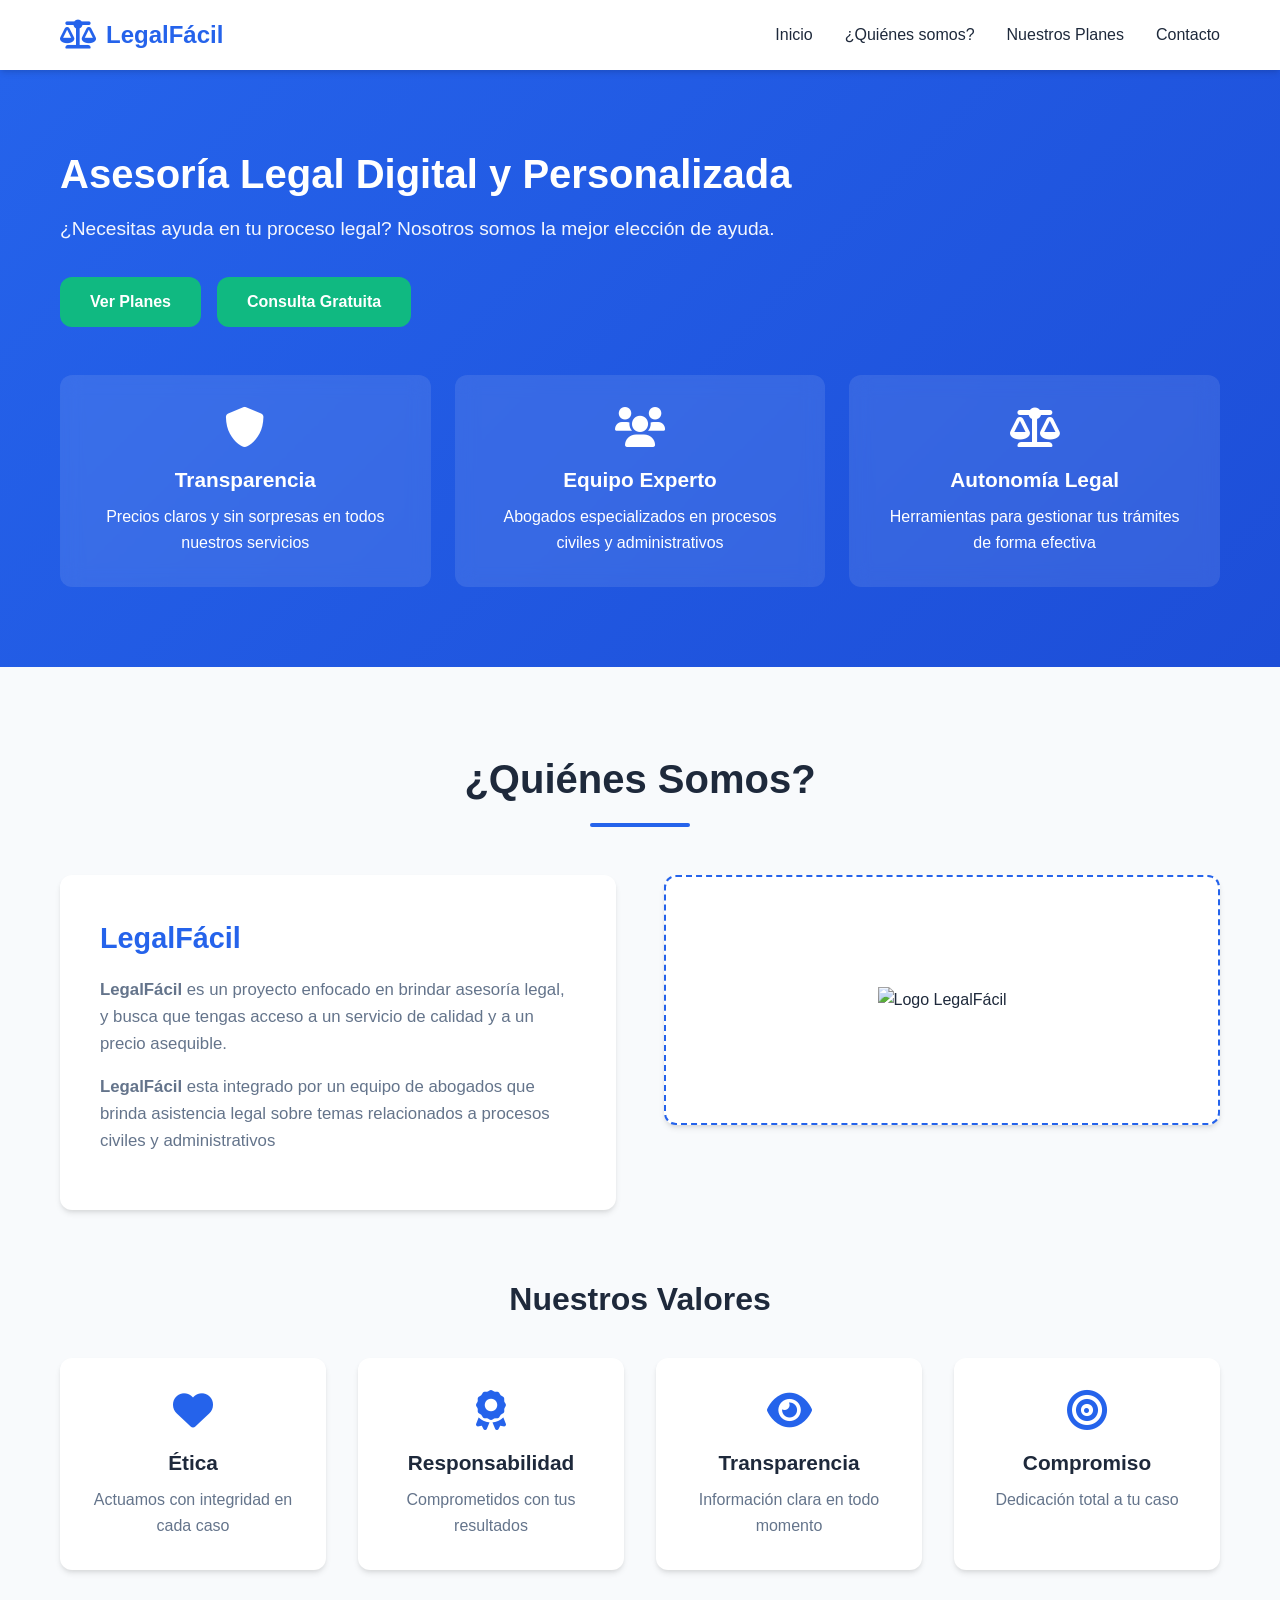
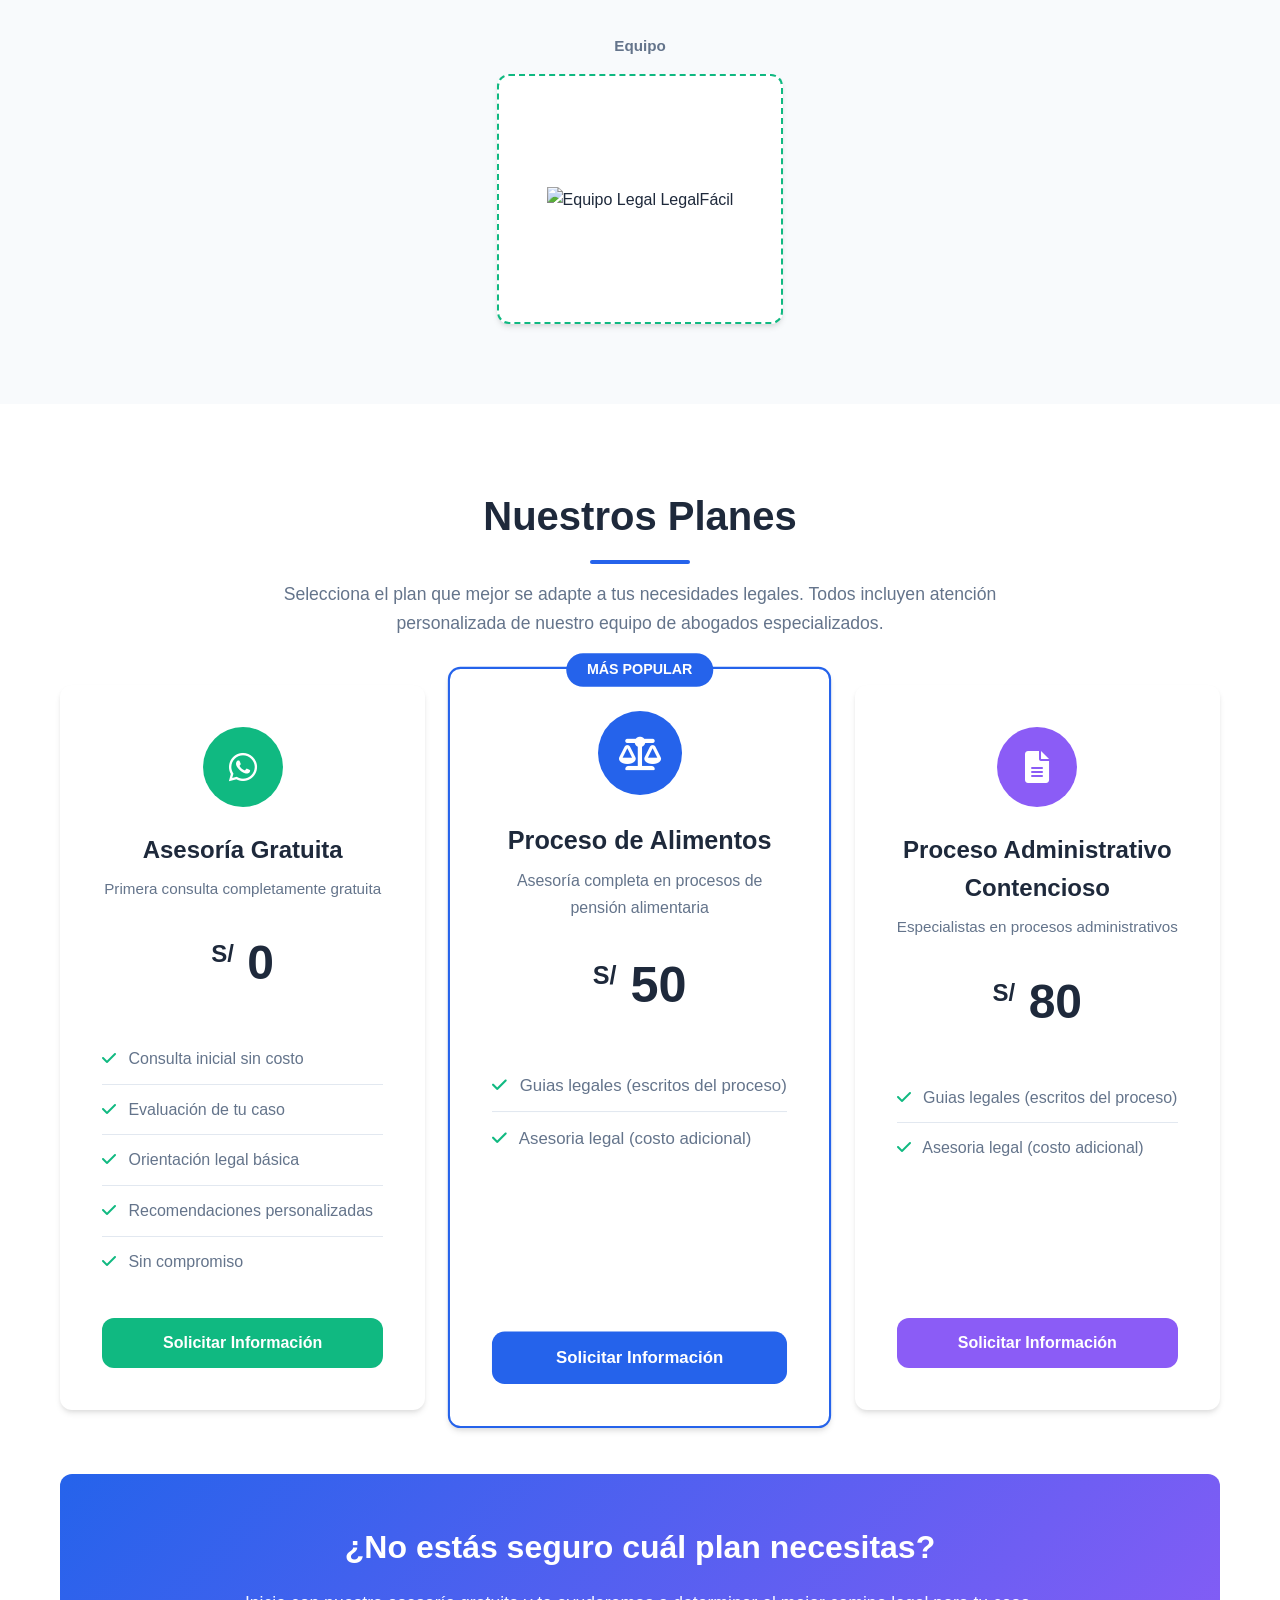
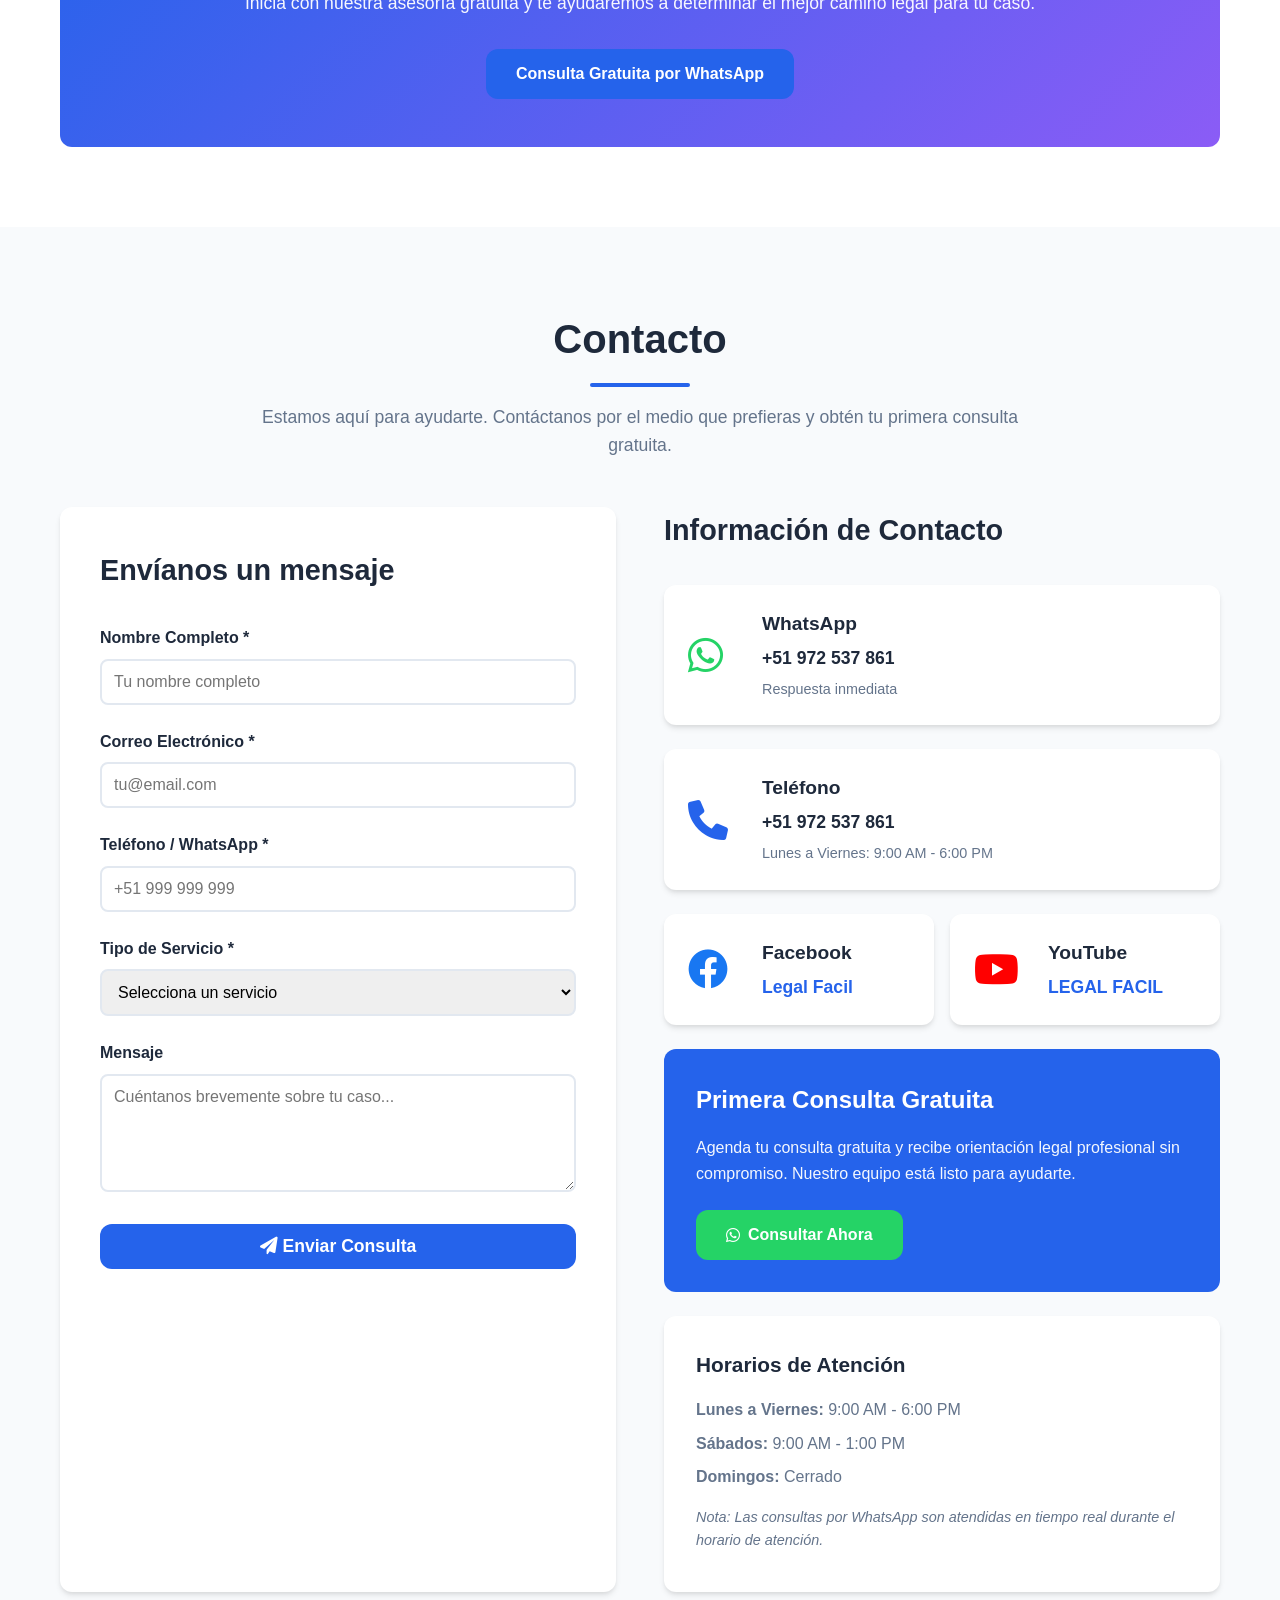
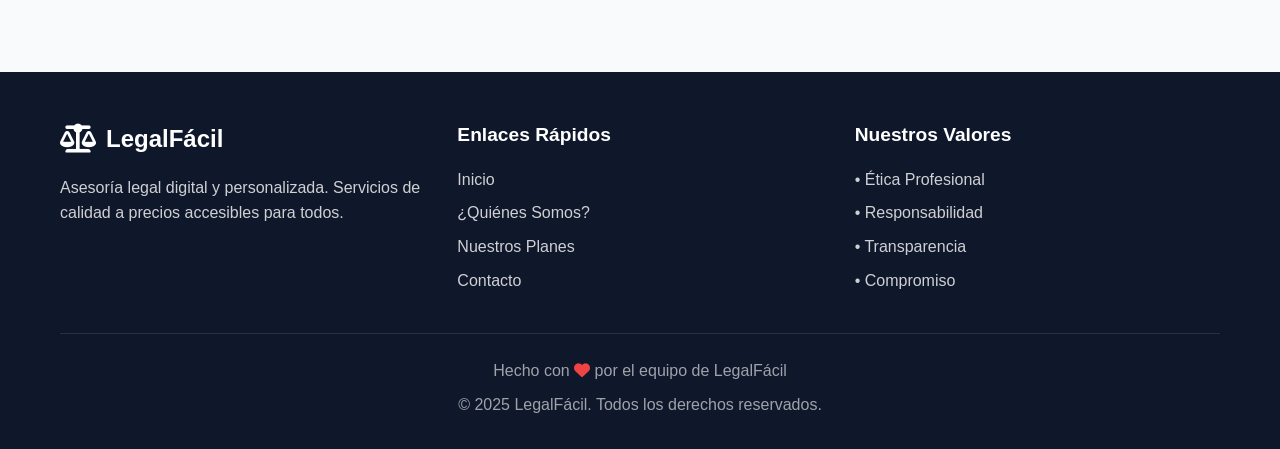
==== index.html @ 7ee5bcc5 "Agregar Facebook y YouTube en sección contacto" ====
<!DOCTYPE html>
<html lang="es">
  <head>
    <meta charset="UTF-8" />
    <meta name="viewport" content="width=device-width, initial-scale=1.0" />
    <title>LegalFácil - Asesoría Legal Digital y Personalizada</title>
    <link rel="stylesheet" href="styles.css" />
    <link
      rel="stylesheet"
      href="https://cdnjs.cloudflare.com/ajax/libs/font-awesome/6.0.0/css/all.min.css"
    />
  </head>
  <body>
    <!-- Navegación -->
    <nav class="navbar">
      <div class="container">
        <div class="nav-brand">
          <i class="fas fa-balance-scale"></i>
          <span>LegalFácil</span>
        </div>
        <ul class="nav-menu">
          <li><a href="#inicio">Inicio</a></li>
          <li><a href="#quienes-somos">¿Quiénes somos?</a></li>
          <li><a href="#nuestros-planes">Nuestros Planes</a></li>
          <li><a href="#contacto">Contacto</a></li>
        </ul>
      </div>
    </nav>

    <!-- Sección Hero -->
    <section id="inicio" class="hero">
      <div class="container">
        <div class="hero-content">
          <div class="hero-text">
            <h1>Asesoría Legal Digital y Personalizada</h1>
            <p>
              ¿Necesitas ayuda en tu proceso legal? Nosotros somos la mejor
              elección de ayuda.
            </p>
            <div class="hero-buttons">
              <a href="#nuestros-planes" class="btn btn-ver-planes"
                >Ver Planes</a
              >
              <a href="#contacto" class="btn btn-secondary"
                >Consulta Gratuita</a
              >
            </div>
          </div>
          <div class="hero-features">
            <div class="feature-card">
              <i class="fas fa-shield-alt"></i>
              <h3>Transparencia</h3>
              <p>Precios claros y sin sorpresas en todos nuestros servicios</p>
            </div>
            <div class="feature-card">
              <i class="fas fa-users"></i>
              <h3>Equipo Experto</h3>
              <p>
                Abogados especializados en procesos civiles y administrativos
              </p>
            </div>
            <div class="feature-card">
              <i class="fas fa-balance-scale"></i>
              <h3>Autonomía Legal</h3>
              <p>Herramientas para gestionar tus trámites de forma efectiva</p>
            </div>
          </div>
        </div>
      </div>
    </section>

    <!-- Sección ¿Quiénes Somos? -->
    <section id="quienes-somos" class="quienes-somos">
      <div class="container">
        <h2 class="section-title">¿Quiénes Somos?</h2>
        <div class="quienes-content">
          <div class="mision-card">
            <h3>LegalFácil</h3>
            <p>
              <strong>LegalFácil</strong> es un proyecto enfocado en brindar
              asesoría legal, y busca que tengas acceso a un servicio de calidad
              y a un precio asequible.
            </p>
            <p>
              <strong>LegalFácil</strong> esta integrado por un equipo de
              abogados que brinda asistencia legal sobre temas relacionados a
              procesos civiles y administrativos
            </p>
          </div>
          <div class="logo-empresa">
            <div class="logo-placeholder">
              <img src="img/LegalFacil.jpg" alt="Logo LegalFácil" />
            </div>
          </div>
        </div>

        <!-- Nuestros Valores -->
        <div class="valores-section">
          <h3 class="subsection-title">Nuestros Valores</h3>
          <div class="valores-grid">
            <div class="valor-card">
              <i class="fas fa-heart"></i>
              <h4>Ética</h4>
              <p>Actuamos con integridad en cada caso</p>
            </div>
            <div class="valor-card">
              <i class="fas fa-award"></i>
              <h4>Responsabilidad</h4>
              <p>Comprometidos con tus resultados</p>
            </div>
            <div class="valor-card">
              <i class="fas fa-eye"></i>
              <h4>Transparencia</h4>
              <p>Información clara en todo momento</p>
            </div>
            <div class="valor-card">
              <i class="fas fa-bullseye"></i>
              <h4>Compromiso</h4>
              <p>Dedicación total a tu caso</p>
            </div>
          </div>
        </div>

        <!-- Logos de Respaldo -->
        <div class="logos-respaldo">
          <div class="logo-item logo-equipo-centrado">
            <p class="logo-label">Equipo</p>
            <div class="logo-placeholder equipo">
              <img
                src="img/EquipoLegalFacil.jpg"
                alt="Equipo Legal LegalFácil"
              />
            </div>
          </div>
        </div>
      </div>
    </section>

    <!-- Sección Nuestros Planes -->
    <section id="nuestros-planes" class="planes">
      <div class="container">
        <h2 class="section-title">Nuestros Planes</h2>
        <p class="planes-intro">
          Selecciona el plan que mejor se adapte a tus necesidades legales.
          Todos incluyen atención personalizada de nuestro equipo de abogados
          especializados.
        </p>

        <div class="planes-grid">
          <!-- Plan Asesoría Gratuita -->
          <div class="plan-card">
            <div class="plan-icon green">
              <i class="fab fa-whatsapp"></i>
            </div>
            <h3>Asesoría Gratuita</h3>
            <p class="plan-subtitle">Primera consulta completamente gratuita</p>
            <div class="plan-price">
              <span class="currency">S/</span>
              <span class="amount">0</span>
            </div>
            <ul class="plan-features">
              <li><i class="fas fa-check"></i> Consulta inicial sin costo</li>
              <li><i class="fas fa-check"></i> Evaluación de tu caso</li>
              <li><i class="fas fa-check"></i> Orientación legal básica</li>
              <li>
                <i class="fas fa-check"></i> Recomendaciones personalizadas
              </li>
              <li><i class="fas fa-check"></i> Sin compromiso</li>
            </ul>
            <a
              href="https://wa.me/51972537861?text=Hola,%20me%20interesa%20la%20Asesoría%20Gratuita"
              target="_blank"
              class="btn-plan green"
              >Solicitar Información</a
            >
          </div>

          <!-- Plan Proceso de Alimentos -->
          <div class="plan-card popular">
            <div class="plan-badge">MÁS POPULAR</div>
            <div class="plan-icon blue">
              <i class="fas fa-balance-scale"></i>
            </div>
            <h3>Proceso de Alimentos</h3>
            <p class="plan-subtitle">
              Asesoría completa en procesos de pensión alimentaria
            </p>
            <div class="plan-price">
              <span class="currency">S/</span>
              <span class="amount">50</span>
            </div>
            <ul class="plan-features">
              <li>
                <i class="fas fa-check"></i> Guias legales (escritos del
                proceso)
              </li>
              <li>
                <i class="fas fa-check"></i> Asesoria legal (costo adicional)
              </li>
            </ul>
            <a
              href="https://wa.me/51972537861?text=Hola,%20me%20interesa%20el%20Proceso%20de%20Alimentos"
              target="_blank"
              class="btn-plan blue"
              >Solicitar Información</a
            >
          </div>

          <!-- Plan Proceso Administrativo -->
          <div class="plan-card">
            <div class="plan-icon purple">
              <i class="fas fa-file-alt"></i>
            </div>
            <h3>Proceso Administrativo Contencioso</h3>
            <p class="plan-subtitle">
              Especialistas en procesos administrativos
            </p>
            <div class="plan-price">
              <span class="currency">S/</span>
              <span class="amount">80</span>
            </div>
            <ul class="plan-features">
              <li>
                <i class="fas fa-check"></i> Guias legales (escritos del
                proceso)
              </li>
              <li>
                <i class="fas fa-check"></i> Asesoria legal (costo adicional)
              </li>
            </ul>
            <a
              href="https://wa.me/51972537861?text=Hola,%20me%20interesa%20el%20Proceso%20Administrativo%20Contencioso"
              target="_blank"
              class="btn-plan purple"
              >Solicitar Información</a
            >
          </div>
        </div>

        <!-- Call to Action -->
        <div class="cta-box">
          <h3>¿No estás seguro cuál plan necesitas?</h3>
          <p>
            Inicia con nuestra asesoría gratuita y te ayudaremos a determinar el
            mejor camino legal para tu caso.
          </p>
          <a href="#contacto" class="btn btn-primary"
            >Consulta Gratuita por WhatsApp</a
          >
        </div>
      </div>
    </section>

    <!-- Sección Contacto -->
    <section id="contacto" class="contacto">
      <div class="container">
        <h2 class="section-title">Contacto</h2>
        <p class="contacto-intro">
          Estamos aquí para ayudarte. Contáctanos por el medio que prefieras y
          obtén tu primera consulta gratuita.
        </p>

        <div class="contacto-content">
          <!-- Formulario de Contacto -->
          <div class="contacto-form">
            <h3>Envíanos un mensaje</h3>
            <form id="form-contacto">
              <div class="form-group">
                <label for="nombre">Nombre Completo *</label>
                <input
                  type="text"
                  id="nombre"
                  name="nombre"
                  placeholder="Tu nombre completo"
                  required
                />
              </div>

              <div class="form-group">
                <label for="email">Correo Electrónico *</label>
                <input
                  type="email"
                  id="email"
                  name="email"
                  placeholder="tu@email.com"
                  required
                />
              </div>

              <div class="form-group">
                <label for="telefono">Teléfono / WhatsApp *</label>
                <input
                  type="tel"
                  id="telefono"
                  name="telefono"
                  placeholder="+51 999 999 999"
                  required
                />
              </div>

              <div class="form-group">
                <label for="servicio">Tipo de Servicio *</label>
                <select id="servicio" name="servicio" required>
                  <option value="">Selecciona un servicio</option>
                  <option value="asesoria-gratuita">Asesoría Gratuita</option>
                  <option value="proceso-alimentos">
                    Proceso de Alimentos
                  </option>
                  <option value="proceso-administrativo">
                    Proceso Administrativo Contencioso
                  </option>
                  <option value="otro">Otro servicio</option>
                </select>
              </div>

              <div class="form-group">
                <label for="mensaje">Mensaje</label>
                <textarea
                  id="mensaje"
                  name="mensaje"
                  rows="5"
                  placeholder="Cuéntanos brevemente sobre tu caso..."
                ></textarea>
              </div>

              <button type="submit" class="btn btn-primary">
                <i class="fas fa-paper-plane"></i> Enviar Consulta
              </button>
            </form>
          </div>

          <!-- Información de Contacto -->
          <div class="contacto-info">
            <h3>Información de Contacto</h3>

            <div class="info-card whatsapp">
              <i class="fab fa-whatsapp"></i>
              <div>
                <h4>WhatsApp</h4>
                <p>+51 972 537 861</p>
                <span class="status">Respuesta inmediata</span>
              </div>
            </div>

            <div class="info-card telefono">
              <i class="fas fa-phone"></i>
              <div>
                <h4>Teléfono</h4>
                <p>+51 972 537 861</p>
                <span class="status">Lunes a Viernes: 9:00 AM - 6:00 PM</span>
              </div>
            </div>

            <div class="redes-sociales">
              <div class="info-card facebook">
                <i class="fab fa-facebook"></i>
                <div>
                  <h4>Facebook</h4>
                  <a
                    href="https://www.facebook.com/profile.php?id=61582970283543"
                    target="_blank"
                    class="social-link"
                    >Legal Facil</a
                  >
                </div>
              </div>

              <div class="info-card youtube">
                <i class="fab fa-youtube"></i>
                <div>
                  <h4>YouTube</h4>
                  <a
                    href="https://youtube.com/@legalfacil2?si=3jq_dvDcghHjIUH9"
                    target="_blank"
                    class="social-link"
                    >LEGAL FACIL</a
                  >
                </div>
              </div>
            </div>

            <div class="consulta-box">
              <h4>Primera Consulta Gratuita</h4>
              <p>
                Agenda tu consulta gratuita y recibe orientación legal
                profesional sin compromiso. Nuestro equipo está listo para
                ayudarte.
              </p>
              <a
                href="https://wa.me/51972537861"
                target="_blank"
                class="btn btn-whatsapp"
              >
                <i class="fab fa-whatsapp"></i> Consultar Ahora
              </a>
            </div>

            <div class="horarios">
              <h4>Horarios de Atención</h4>
              <p><strong>Lunes a Viernes:</strong> 9:00 AM - 6:00 PM</p>
              <p><strong>Sábados:</strong> 9:00 AM - 1:00 PM</p>
              <p><strong>Domingos:</strong> Cerrado</p>
              <p class="nota">
                Nota: Las consultas por WhatsApp son atendidas en tiempo real
                durante el horario de atención.
              </p>
            </div>
          </div>
        </div>
      </div>
    </section>

    <!-- Footer -->
    <footer class="footer">
      <div class="container">
        <div class="footer-content">
          <div class="footer-about">
            <div class="footer-brand">
              <i class="fas fa-balance-scale"></i>
              <span>LegalFácil</span>
            </div>
            <p>
              Asesoría legal digital y personalizada. Servicios de calidad a
              precios accesibles para todos.
            </p>
          </div>

          <div class="footer-links">
            <h4>Enlaces Rápidos</h4>
            <ul>
              <li><a href="#inicio">Inicio</a></li>
              <li><a href="#quienes-somos">¿Quiénes Somos?</a></li>
              <li><a href="#nuestros-planes">Nuestros Planes</a></li>
              <li><a href="#contacto">Contacto</a></li>
            </ul>
          </div>

          <div class="footer-valores">
            <h4>Nuestros Valores</h4>
            <ul>
              <li>• Ética Profesional</li>
              <li>• Responsabilidad</li>
              <li>• Transparencia</li>
              <li>• Compromiso</li>
            </ul>
          </div>
        </div>

        <div class="footer-bottom">
          <p>
            Hecho con <i class="fas fa-heart"></i> por el equipo de LegalFácil
          </p>
          <p>&copy; 2025 LegalFácil. Todos los derechos reservados.</p>
        </div>
      </div>
    </footer>

    <script src="script.js"></script>
  </body>
</html>
---- styles.css ----
/* Reset y Estilos Generales */
* {
  margin: 0;
  padding: 0;
  box-sizing: border-box;
}

:root {
  --primary-color: #2563eb;
  --secondary-color: #10b981;
  --accent-color: #8b5cf6;
  --dark-bg: #0f172a;
  --light-bg: #f8fafc;
  --text-dark: #1e293b;
  --text-light: #64748b;
  --white: #ffffff;
  --border-radius: 12px;
  --shadow: 0 4px 6px -1px rgba(0, 0, 0, 0.1),
    0 2px 4px -1px rgba(0, 0, 0, 0.06);
  --shadow-lg: 0 20px 25px -5px rgba(0, 0, 0, 0.1),
    0 10px 10px -5px rgba(0, 0, 0, 0.04);
}

body {
  font-family: "Segoe UI", Tahoma, Geneva, Verdana, sans-serif;
  line-height: 1.6;
  color: var(--text-dark);
  overflow-x: hidden;
}

html {
  scroll-behavior: smooth;
}

.container {
  max-width: 1200px;
  margin: 0 auto;
  padding: 0 20px;
}

/* Navegación */
.navbar {
  background: var(--white);
  box-shadow: var(--shadow);
  position: sticky;
  top: 0;
  z-index: 1000;
  padding: 1rem 0;
}

.navbar .container {
  display: flex;
  justify-content: space-between;
  align-items: center;
}

.nav-brand {
  display: flex;
  align-items: center;
  gap: 10px;
  font-size: 1.5rem;
  font-weight: bold;
  color: var(--primary-color);
}

.nav-brand i {
  font-size: 1.8rem;
}

.nav-menu {
  display: flex;
  list-style: none;
  gap: 2rem;
}

.nav-menu a {
  text-decoration: none;
  color: var(--text-dark);
  font-weight: 500;
  transition: color 0.3s;
}

.nav-menu a:hover {
  color: var(--primary-color);
}

/* Hero Section */
.hero {
  background: linear-gradient(135deg, #2563eb 0%, #1d4ed8 100%);
  padding: 80px 20px;
  color: var(--white);
  position: relative;
  z-index: 2;
}

.hero-content {
  display: grid;
  gap: 3rem;
}

.hero-text h1 {
  font-size: 2.5rem;
  margin-bottom: 1rem;
  line-height: 1.2;
}

.hero-text p {
  font-size: 1.2rem;
  margin-bottom: 2rem;
  opacity: 0.95;
}

.hero-buttons {
  display: flex;
  gap: 1rem;
  flex-wrap: wrap;
}

.btn {
  padding: 12px 30px;
  border-radius: var(--border-radius);
  text-decoration: none;
  font-weight: 600;
  transition: all 0.3s;
  display: inline-block;
  border: none;
  cursor: pointer;
}

.btn-primary {
  background: var(--primary-color);
  color: var(--white);
}

.btn-primary:hover {
  background: #1d4ed8;
  transform: translateY(-2px);
  box-shadow: var(--shadow-lg);
}

.btn-ver-planes {
  background: var(--secondary-color);
  color: var(--white);
}

.btn-ver-planes:hover {
  background: #059669;
  transform: translateY(-2px);
  box-shadow: var(--shadow-lg);
}

.btn-secondary {
  background: var(--secondary-color);
  color: var(--white);
}

.btn-secondary:hover {
  background: #059669;
  transform: translateY(-2px);
  box-shadow: var(--shadow-lg);
}

.hero-features {
  display: grid;
  grid-template-columns: repeat(auto-fit, minmax(250px, 1fr));
  gap: 1.5rem;
}

.feature-card {
  background: rgba(255, 255, 255, 0.1);
  backdrop-filter: blur(10px);
  padding: 2rem;
  border-radius: var(--border-radius);
  text-align: center;
  transition: transform 0.3s;
}

.feature-card:hover {
  transform: translateY(-5px);
  background: rgba(255, 255, 255, 0.15);
}

.feature-card i {
  font-size: 2.5rem;
  margin-bottom: 1rem;
}

.feature-card h3 {
  font-size: 1.3rem;
  margin-bottom: 0.5rem;
}

/* Sección ¿Quiénes Somos? */
.quienes-somos {
  padding: 80px 20px;
  background: var(--light-bg);
  position: relative;
  z-index: 1;
}

.section-title {
  font-size: 2.5rem;
  text-align: center;
  margin-bottom: 1rem;
  color: var(--text-dark);
  position: relative;
  padding-bottom: 1rem;
}

.section-title::after {
  content: "";
  position: absolute;
  bottom: 0;
  left: 50%;
  transform: translateX(-50%);
  width: 100px;
  height: 4px;
  background: var(--primary-color);
  border-radius: 2px;
}

.quienes-content {
  display: grid;
  grid-template-columns: 1fr 1fr;
  gap: 3rem;
  margin-top: 3rem;
  align-items: start;
}

.mision-card {
  background: var(--white);
  padding: 2.5rem;
  border-radius: var(--border-radius);
  box-shadow: var(--shadow);
}

.mision-card h3 {
  font-size: 1.8rem;
  color: var(--primary-color);
  margin-bottom: 1rem;
}

.mision-card p {
  color: var(--text-light);
  margin-bottom: 1rem;
  font-size: 1.05rem;
}

.logo-empresa {
  text-align: center;
}

.logo-label {
  font-weight: 600;
  color: var(--text-light);
  margin-bottom: 1rem;
  font-size: 0.95rem;
}

.logo-placeholder {
  background: var(--white);
  padding: 3rem;
  border-radius: var(--border-radius);
  box-shadow: var(--shadow);
  display: flex;
  flex-direction: column;
  align-items: center;
  justify-content: center;
  min-height: 250px;
  border: 2px dashed var(--primary-color);
}

.logo-placeholder img {
  max-width: 100%;
  height: auto;
  max-height: 200px;
  object-fit: contain;
}

.logo-placeholder i {
  font-size: 4rem;
  color: var(--primary-color);
  margin-bottom: 1rem;
}

.logo-placeholder p {
  color: var(--text-dark);
  font-weight: 600;
  font-size: 1.2rem;
}

/* Valores */
.valores-section {
  margin-top: 4rem;
}

.subsection-title {
  font-size: 2rem;
  text-align: center;
  color: var(--text-dark);
  margin-bottom: 2rem;
}

.valores-grid {
  display: grid;
  grid-template-columns: repeat(auto-fit, minmax(250px, 1fr));
  gap: 2rem;
  margin-top: 2rem;
}

.valor-card {
  background: var(--white);
  padding: 2rem;
  border-radius: var(--border-radius);
  box-shadow: var(--shadow);
  text-align: center;
  transition: transform 0.3s;
}

.valor-card:hover {
  transform: translateY(-5px);
  box-shadow: var(--shadow-lg);
}

.valor-card i {
  font-size: 2.5rem;
  color: var(--primary-color);
  margin-bottom: 1rem;
}

.valor-card h4 {
  font-size: 1.3rem;
  margin-bottom: 0.5rem;
  color: var(--text-dark);
}

.valor-card p {
  color: var(--text-light);
}

/* Logos de Respaldo */
.logos-respaldo {
  display: flex;
  justify-content: center;
  margin-top: 4rem;
}

.logo-equipo-centrado {
  max-width: 400px;
  margin: 0 auto;
}

.logo-item {
  text-align: center;
}

.logo-placeholder.universidad,
.logo-placeholder.equipo {
  border-color: var(--secondary-color);
}

.logo-placeholder.universidad i,
.logo-placeholder.equipo i {
  color: var(--secondary-color);
}

/* Sección Planes */
.planes {
  padding: 80px 20px;
  background: var(--white);
}

.planes-intro {
  text-align: center;
  max-width: 800px;
  margin: 1rem auto 3rem;
  color: var(--text-light);
  font-size: 1.1rem;
}

.planes-grid {
  display: grid;
  grid-template-columns: repeat(auto-fit, minmax(300px, 1fr));
  gap: 2rem;
  margin-top: 3rem;
}

.plan-card {
  background: var(--white);
  border-radius: var(--border-radius);
  box-shadow: var(--shadow);
  padding: 2.5rem;
  text-align: center;
  transition: transform 0.3s, box-shadow 0.3s;
  position: relative;
  border: 2px solid transparent;
  display: flex;
  flex-direction: column;
}

.plan-card:hover {
  transform: translateY(-10px);
  box-shadow: var(--shadow-lg);
}

.plan-card.popular {
  border-color: var(--primary-color);
  transform: scale(1.05);
}

.plan-card.popular:hover {
  transform: scale(1.08);
}

.plan-badge {
  position: absolute;
  top: -15px;
  left: 50%;
  transform: translateX(-50%);
  background: var(--primary-color);
  color: var(--white);
  padding: 5px 20px;
  border-radius: 20px;
  font-size: 0.85rem;
  font-weight: 600;
}

.plan-icon {
  width: 80px;
  height: 80px;
  border-radius: 50%;
  display: flex;
  align-items: center;
  justify-content: center;
  margin: 0 auto 1.5rem;
  font-size: 2rem;
  color: var(--white);
}

.plan-icon.green {
  background: var(--secondary-color);
}

.plan-icon.blue {
  background: var(--primary-color);
}

.plan-icon.purple {
  background: var(--accent-color);
}

.plan-card h3 {
  font-size: 1.5rem;
  margin-bottom: 0.5rem;
  color: var(--text-dark);
}

.plan-subtitle {
  color: var(--text-light);
  font-size: 0.95rem;
  margin-bottom: 1.5rem;
}

.plan-price {
  font-size: 3rem;
  font-weight: bold;
  color: var(--text-dark);
  margin-bottom: 2rem;
}

.plan-price .currency {
  font-size: 1.5rem;
  vertical-align: super;
}

.plan-features {
  list-style: none;
  text-align: left;
  margin-bottom: 2rem;
  flex-grow: 1;
}

.plan-features li {
  padding: 0.75rem 0;
  color: var(--text-light);
  border-bottom: 1px solid #e2e8f0;
}

.plan-features li:last-child {
  border-bottom: none;
}

.plan-features i {
  color: var(--secondary-color);
  margin-right: 0.5rem;
}

.btn-plan {
  display: block;
  width: 100%;
  padding: 12px;
  border-radius: var(--border-radius);
  text-decoration: none;
  font-weight: 600;
  color: var(--white);
  transition: all 0.3s;
  margin-top: auto;
}

.btn-plan.green {
  background: var(--secondary-color);
}

.btn-plan.green:hover {
  background: #059669;
}

.btn-plan.blue {
  background: var(--primary-color);
}

.btn-plan.blue:hover {
  background: #1d4ed8;
}

.btn-plan.purple {
  background: var(--accent-color);
}

.btn-plan.purple:hover {
  background: #7c3aed;
}

/* CTA Box */
.cta-box {
  background: linear-gradient(
    135deg,
    var(--primary-color) 0%,
    var(--accent-color) 100%
  );
  padding: 3rem;
  border-radius: var(--border-radius);
  text-align: center;
  margin-top: 4rem;
  color: var(--white);
}

.cta-box h3 {
  font-size: 2rem;
  margin-bottom: 1rem;
}

.cta-box p {
  font-size: 1.1rem;
  margin-bottom: 2rem;
  opacity: 0.95;
}

/* Sección Contacto */
.contacto {
  padding: 80px 20px;
  background: var(--light-bg);
}

.contacto-intro {
  text-align: center;
  max-width: 800px;
  margin: 1rem auto 3rem;
  color: var(--text-light);
  font-size: 1.1rem;
}

.contacto-content {
  display: grid;
  grid-template-columns: 1fr 1fr;
  gap: 3rem;
  margin-top: 3rem;
}

.contacto-form {
  background: var(--white);
  padding: 2.5rem;
  border-radius: var(--border-radius);
  box-shadow: var(--shadow);
}

.contacto-form h3 {
  font-size: 1.8rem;
  margin-bottom: 2rem;
  color: var(--text-dark);
}

.form-group {
  margin-bottom: 1.5rem;
}

.form-group label {
  display: block;
  margin-bottom: 0.5rem;
  font-weight: 600;
  color: var(--text-dark);
}

.form-group input,
.form-group select,
.form-group textarea {
  width: 100%;
  padding: 12px;
  border: 2px solid #e2e8f0;
  border-radius: 8px;
  font-size: 1rem;
  transition: border-color 0.3s;
  font-family: inherit;
}

.form-group input:focus,
.form-group select:focus,
.form-group textarea:focus {
  outline: none;
  border-color: var(--primary-color);
}

.contacto-form button {
  width: 100%;
  font-size: 1.1rem;
}

.contacto-info h3 {
  font-size: 1.8rem;
  margin-bottom: 2rem;
  color: var(--text-dark);
}

.info-card {
  background: var(--white);
  padding: 1.5rem;
  border-radius: var(--border-radius);
  box-shadow: var(--shadow);
  display: flex;
  gap: 1.5rem;
  align-items: center;
  margin-bottom: 1.5rem;
}

.info-card i {
  font-size: 2.5rem;
  min-width: 50px;
}

.info-card.whatsapp i {
  color: #25d366;
}

.info-card.telefono i {
  color: var(--primary-color);
}

.info-card.facebook i {
  color: #1877f2;
}

.info-card.youtube i {
  color: #ff0000;
}

.info-card h4 {
  font-size: 1.2rem;
  margin-bottom: 0.25rem;
  color: var(--text-dark);
}

.info-card p {
  font-size: 1.1rem;
  color: var(--text-dark);
  font-weight: 600;
  margin-bottom: 0.25rem;
}

.status {
  font-size: 0.9rem;
  color: var(--text-light);
}

.social-link {
  font-size: 1.1rem;
  color: var(--primary-color);
  font-weight: 600;
  text-decoration: none;
  transition: color 0.3s;
}

.social-link:hover {
  color: var(--secondary-color);
  text-decoration: underline;
}

.redes-sociales {
  display: grid;
  grid-template-columns: 1fr 1fr;
  gap: 1rem;
  margin-bottom: 1.5rem;
}

.redes-sociales .info-card {
  margin-bottom: 0;
}

.consulta-box {
  background: var(--primary-color);
  padding: 2rem;
  border-radius: var(--border-radius);
  color: var(--white);
  margin: 1.5rem 0;
}

.consulta-box h4 {
  font-size: 1.5rem;
  margin-bottom: 1rem;
}

.consulta-box p {
  margin-bottom: 1.5rem;
  opacity: 0.95;
}

.btn-whatsapp {
  background: #25d366;
  color: var(--white);
  display: inline-flex;
  align-items: center;
  gap: 0.5rem;
}

.btn-whatsapp:hover {
  background: #20b959;
}

.horarios {
  background: var(--white);
  padding: 2rem;
  border-radius: var(--border-radius);
  box-shadow: var(--shadow);
}

.horarios h4 {
  font-size: 1.3rem;
  margin-bottom: 1rem;
  color: var(--text-dark);
}

.horarios p {
  color: var(--text-light);
  margin-bottom: 0.5rem;
}

.horarios .nota {
  margin-top: 1rem;
  font-size: 0.9rem;
  font-style: italic;
  color: var(--text-light);
}

/* Footer */
.footer {
  background: var(--dark-bg);
  color: var(--white);
  padding: 3rem 20px 1.5rem;
}

.footer-content {
  display: grid;
  grid-template-columns: repeat(auto-fit, minmax(250px, 1fr));
  gap: 2rem;
  margin-bottom: 2rem;
}

.footer-brand {
  display: flex;
  align-items: center;
  gap: 10px;
  font-size: 1.5rem;
  font-weight: bold;
  margin-bottom: 1rem;
}

.footer-brand i {
  font-size: 1.8rem;
}

.footer-about p {
  color: rgba(255, 255, 255, 0.8);
  line-height: 1.6;
}

.footer-links h4,
.footer-valores h4 {
  margin-bottom: 1rem;
  font-size: 1.2rem;
}

.footer-links ul,
.footer-valores ul {
  list-style: none;
}

.footer-links li,
.footer-valores li {
  margin-bottom: 0.5rem;
}

.footer-links a {
  color: rgba(255, 255, 255, 0.8);
  text-decoration: none;
  transition: color 0.3s;
}

.footer-links a:hover {
  color: var(--white);
}

.footer-valores li {
  color: rgba(255, 255, 255, 0.8);
}

.footer-bottom {
  border-top: 1px solid rgba(255, 255, 255, 0.1);
  padding-top: 1.5rem;
  text-align: center;
}

.footer-bottom p {
  color: rgba(255, 255, 255, 0.6);
  margin-bottom: 0.5rem;
}

.footer-bottom i {
  color: #ef4444;
}

/* Responsive */
@media (max-width: 768px) {
  .nav-menu {
    flex-direction: column;
    gap: 1rem;
  }

  .hero-text h1 {
    font-size: 2rem;
  }

  .hero-text p {
    font-size: 1rem;
  }

  .hero-buttons {
    flex-direction: column;
  }

  .quienes-content {
    grid-template-columns: 1fr;
  }

  .contacto-content {
    grid-template-columns: 1fr;
  }

  .redes-sociales {
    grid-template-columns: 1fr;
  }

  .plan-card.popular {
    transform: scale(1);
  }

  .plan-card.popular:hover {
    transform: translateY(-10px);
  }
}

@media (max-width: 480px) {
  .section-title {
    font-size: 2rem;
  }

  .hero-text h1 {
    font-size: 1.5rem;
  }

  .hero-features {
    grid-template-columns: 1fr;
  }

  .valores-grid {
    grid-template-columns: 1fr;
  }

  .planes-grid {
    grid-template-columns: 1fr;
  }
}
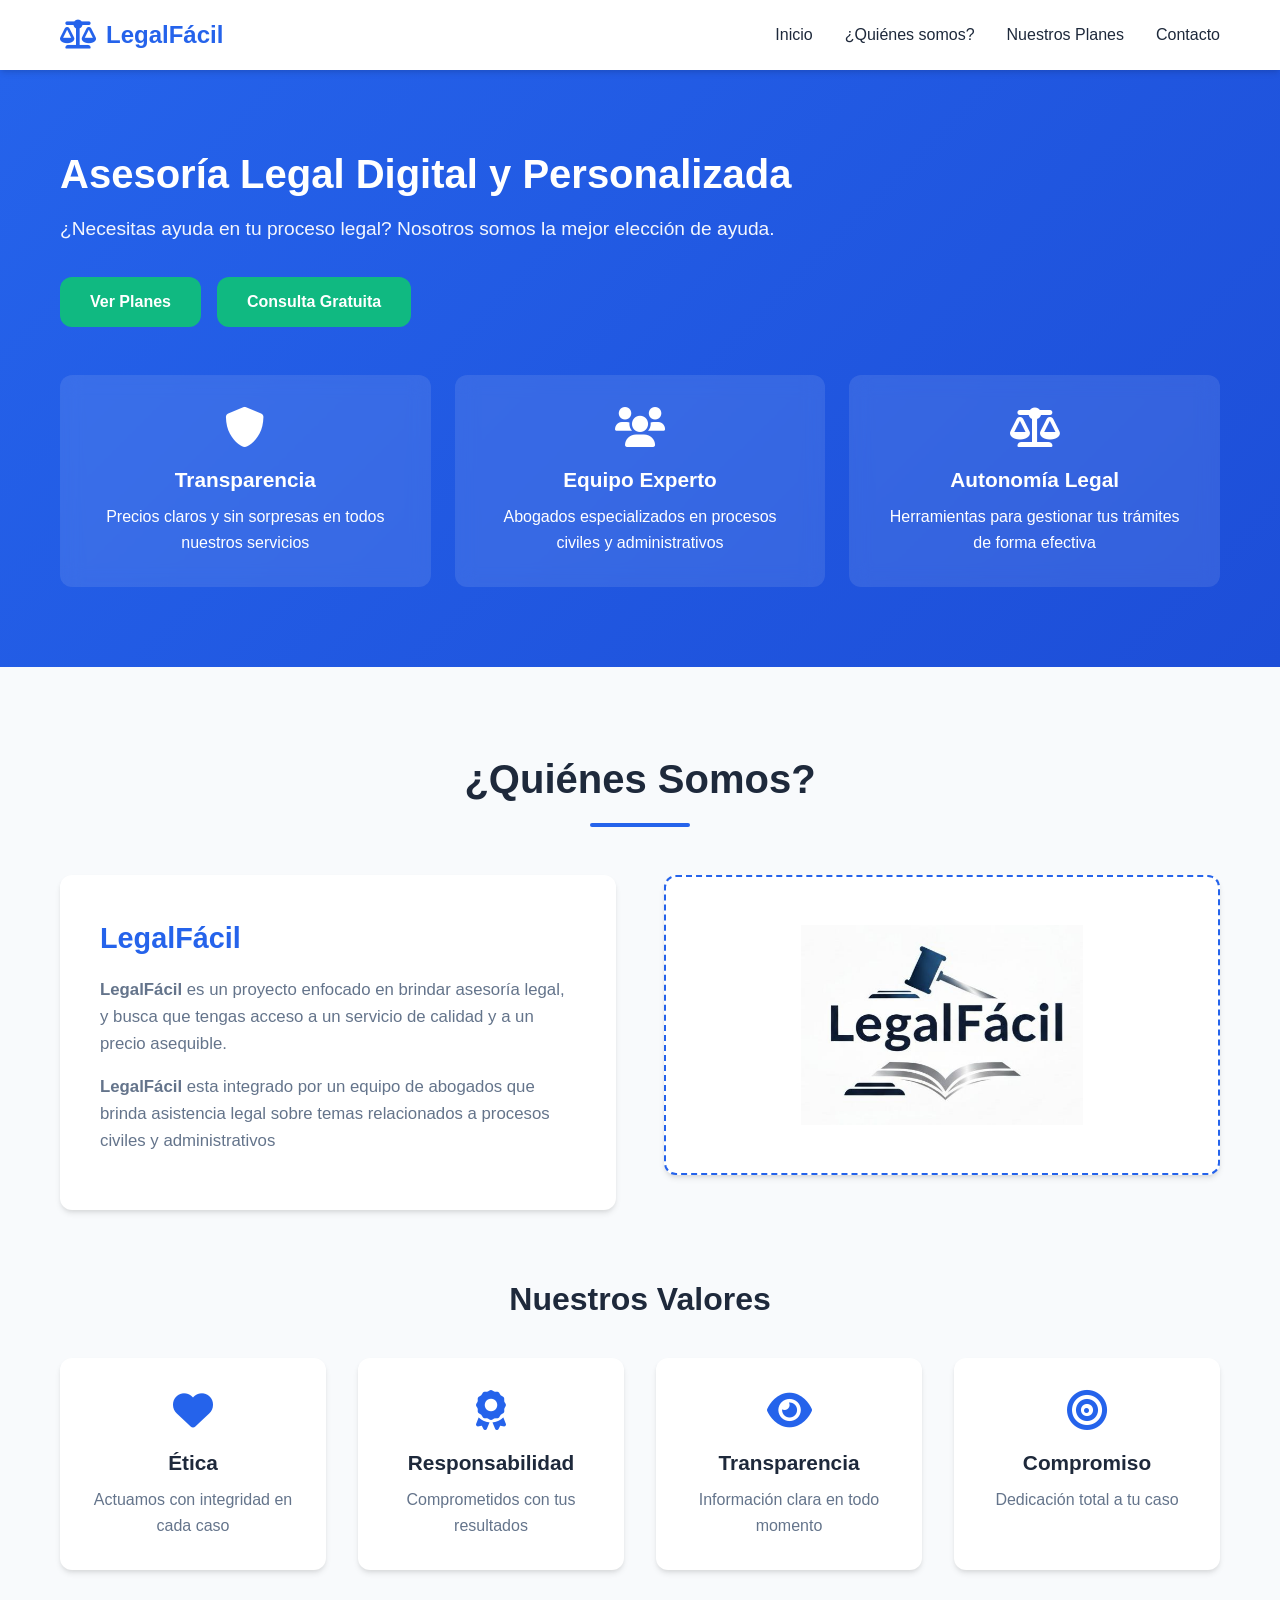
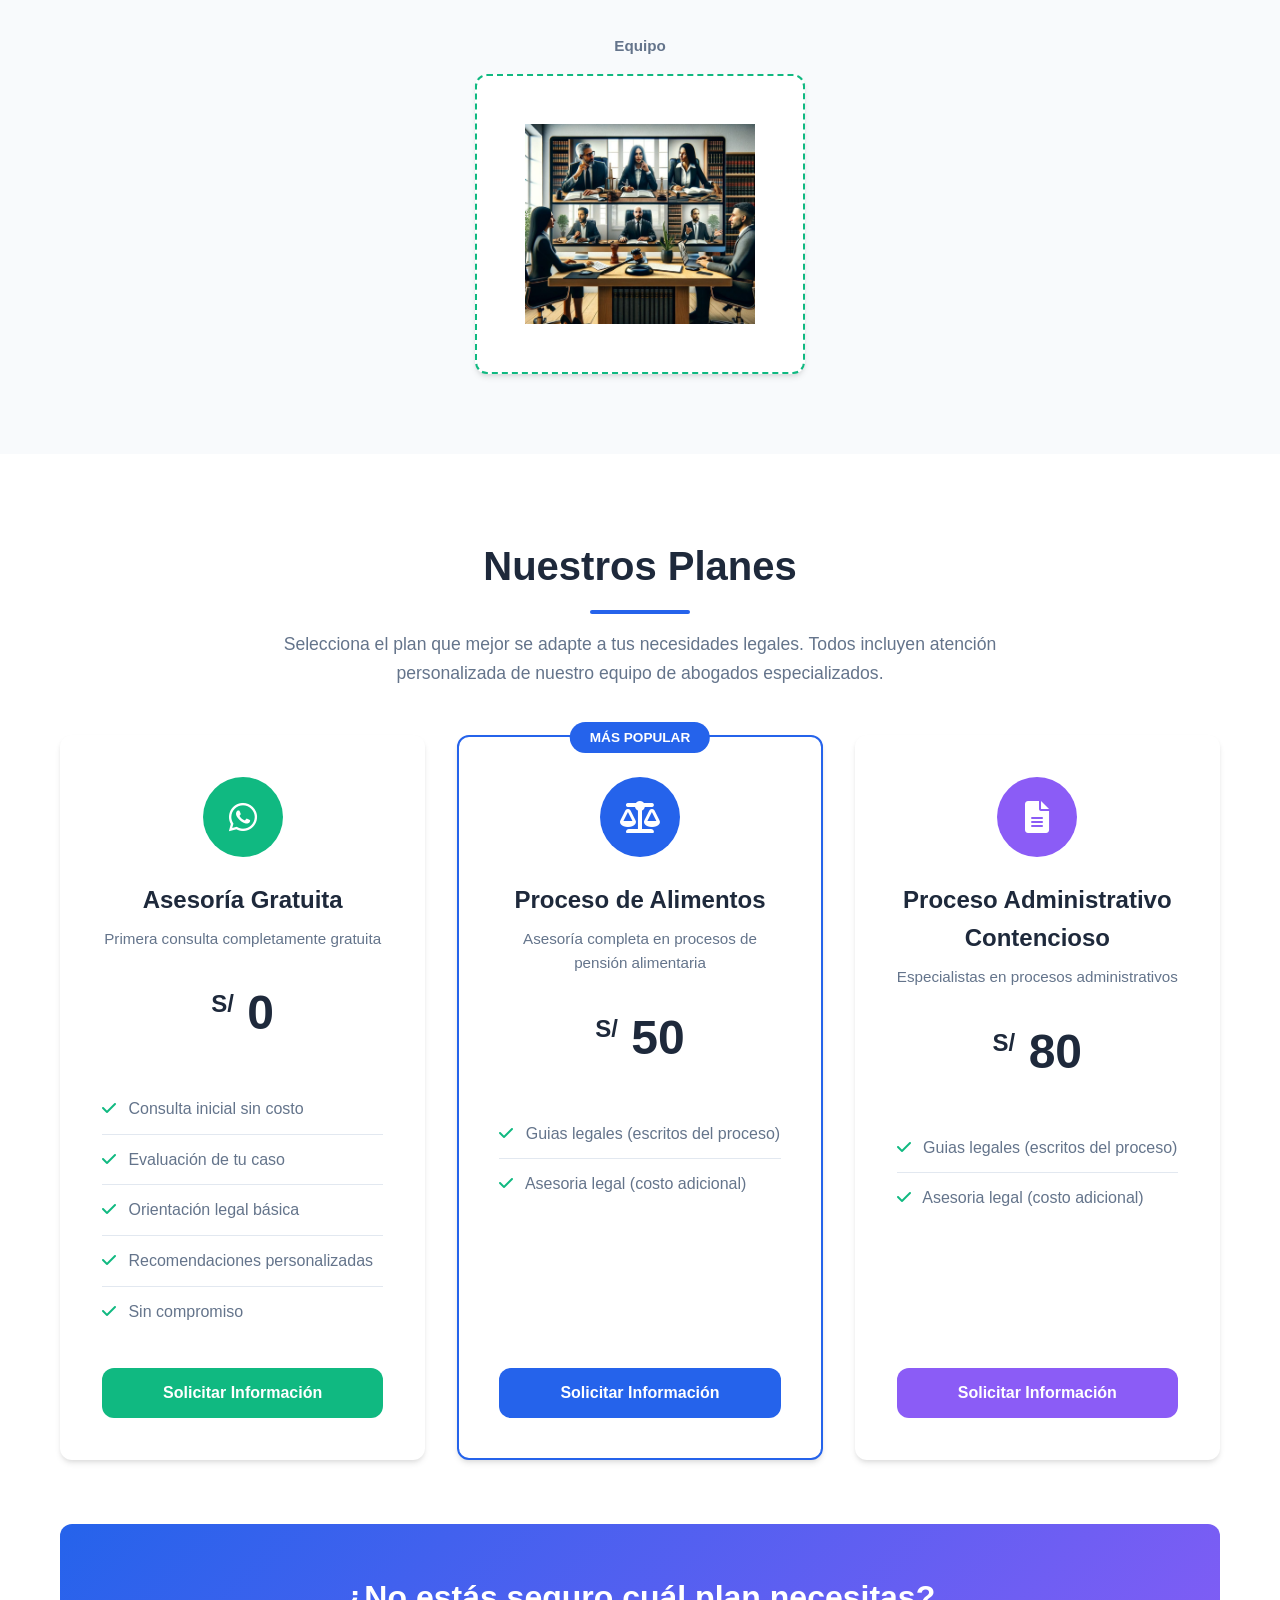
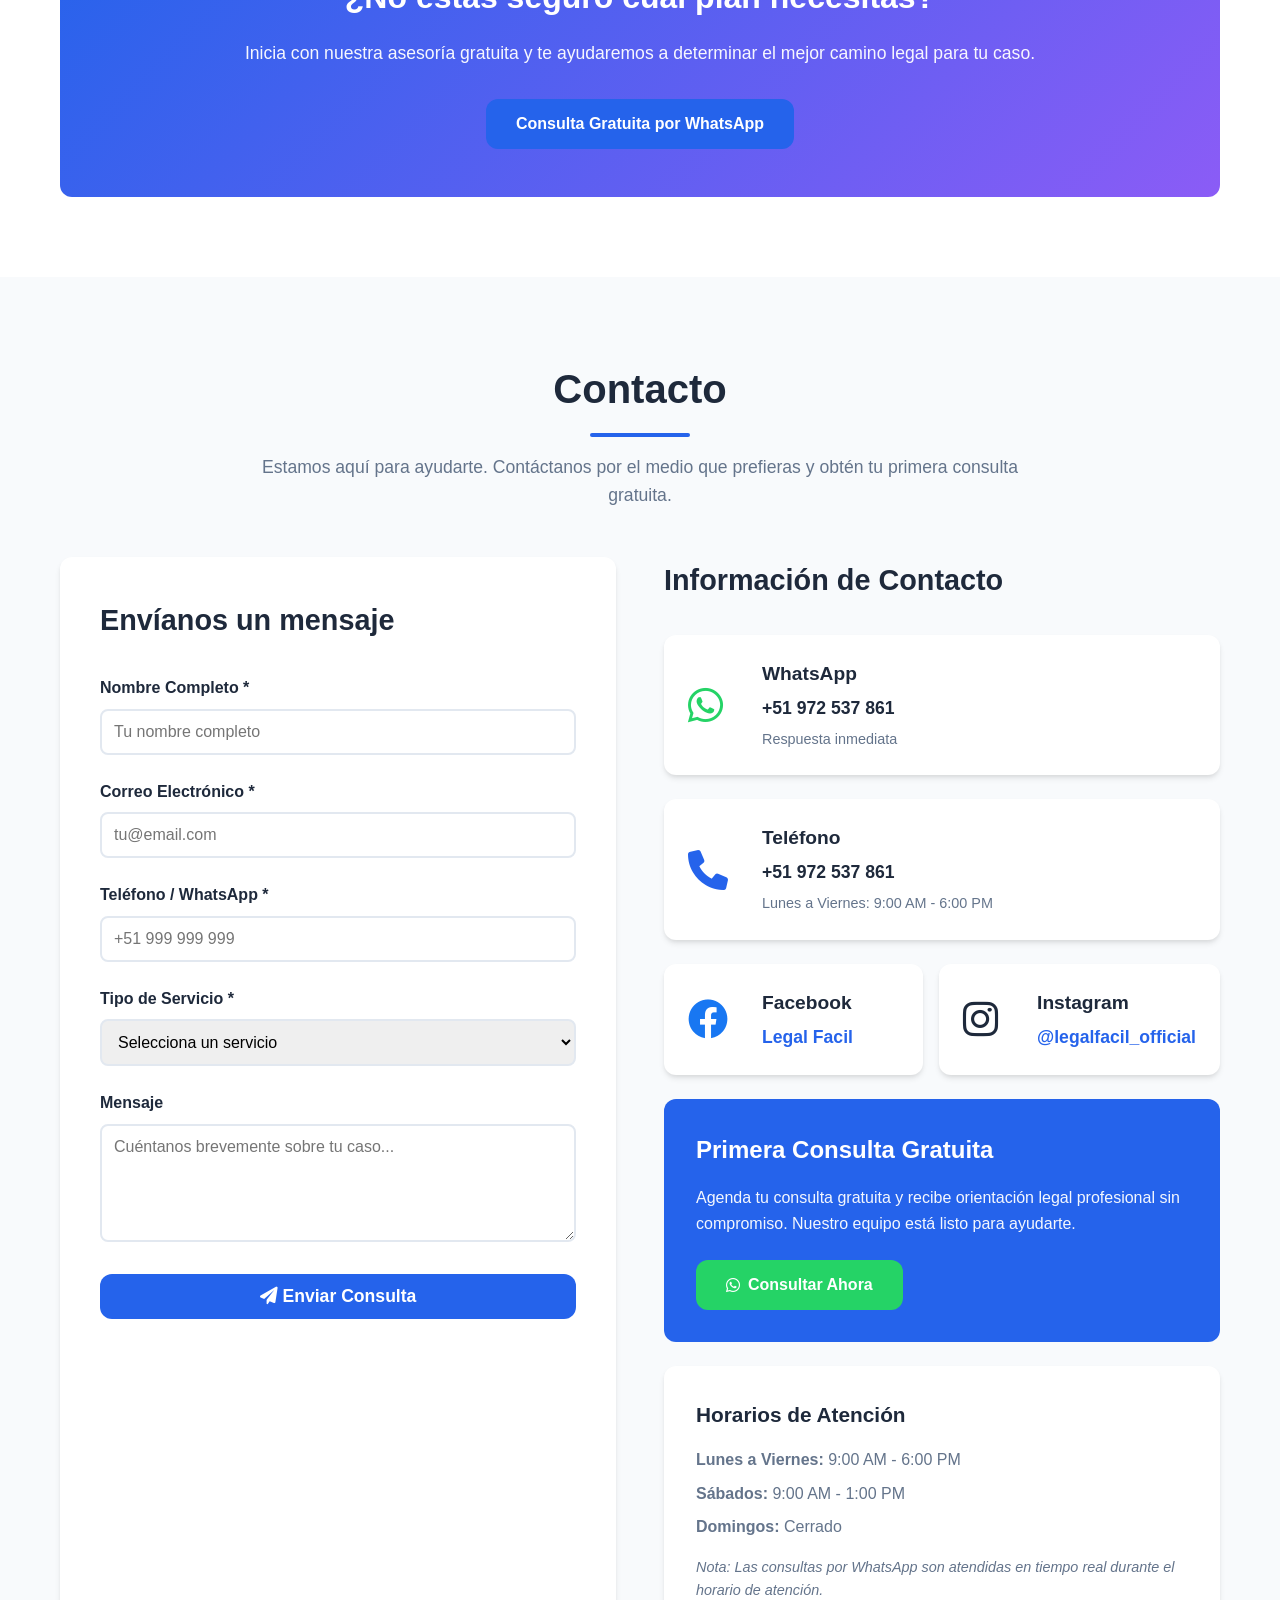
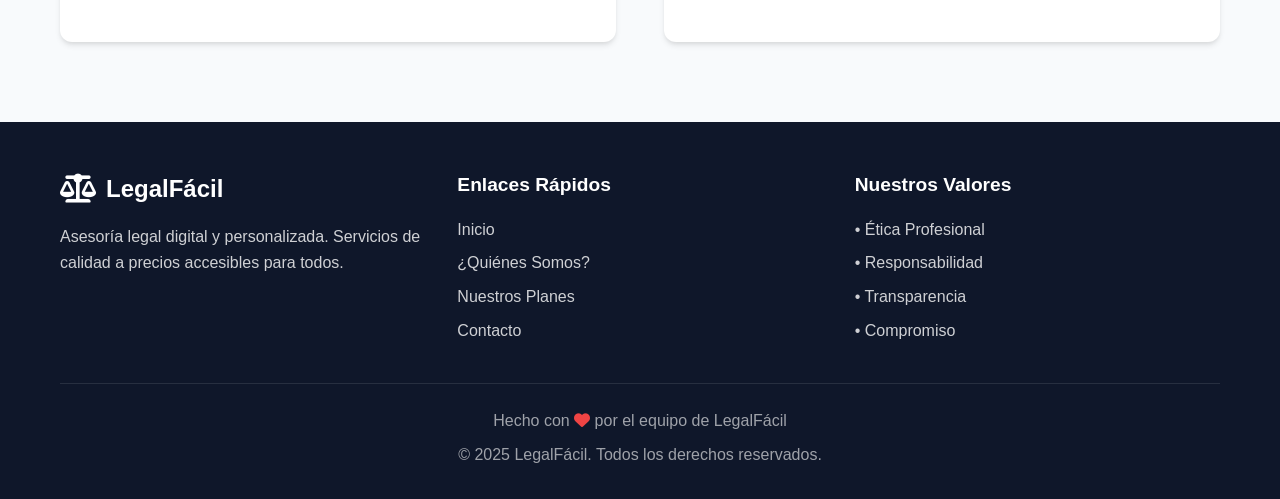
==== commit e13dc9f5: "Reemplazar YouTube por Instagram en redes sociales" ====
--- a/index.html
+++ b/index.html
@@ -365,15 +365,15 @@
                 </div>
               </div>
 
-              <div class="info-card youtube">
-                <i class="fab fa-youtube"></i>
+              <div class="info-card instagram">
+                <i class="fab fa-instagram"></i>
                 <div>
-                  <h4>YouTube</h4>
+                  <h4>Instagram</h4>
                   <a
-                    href="https://youtube.com/@legalfacil2?si=3jq_dvDcghHjIUH9"
+                    href="https://www.instagram.com/legalfacil_official/"
                     target="_blank"
                     class="social-link"
-                    >LEGAL FACIL</a
+                    >@legalfacil_official</a
                   >
                 </div>
               </div>
